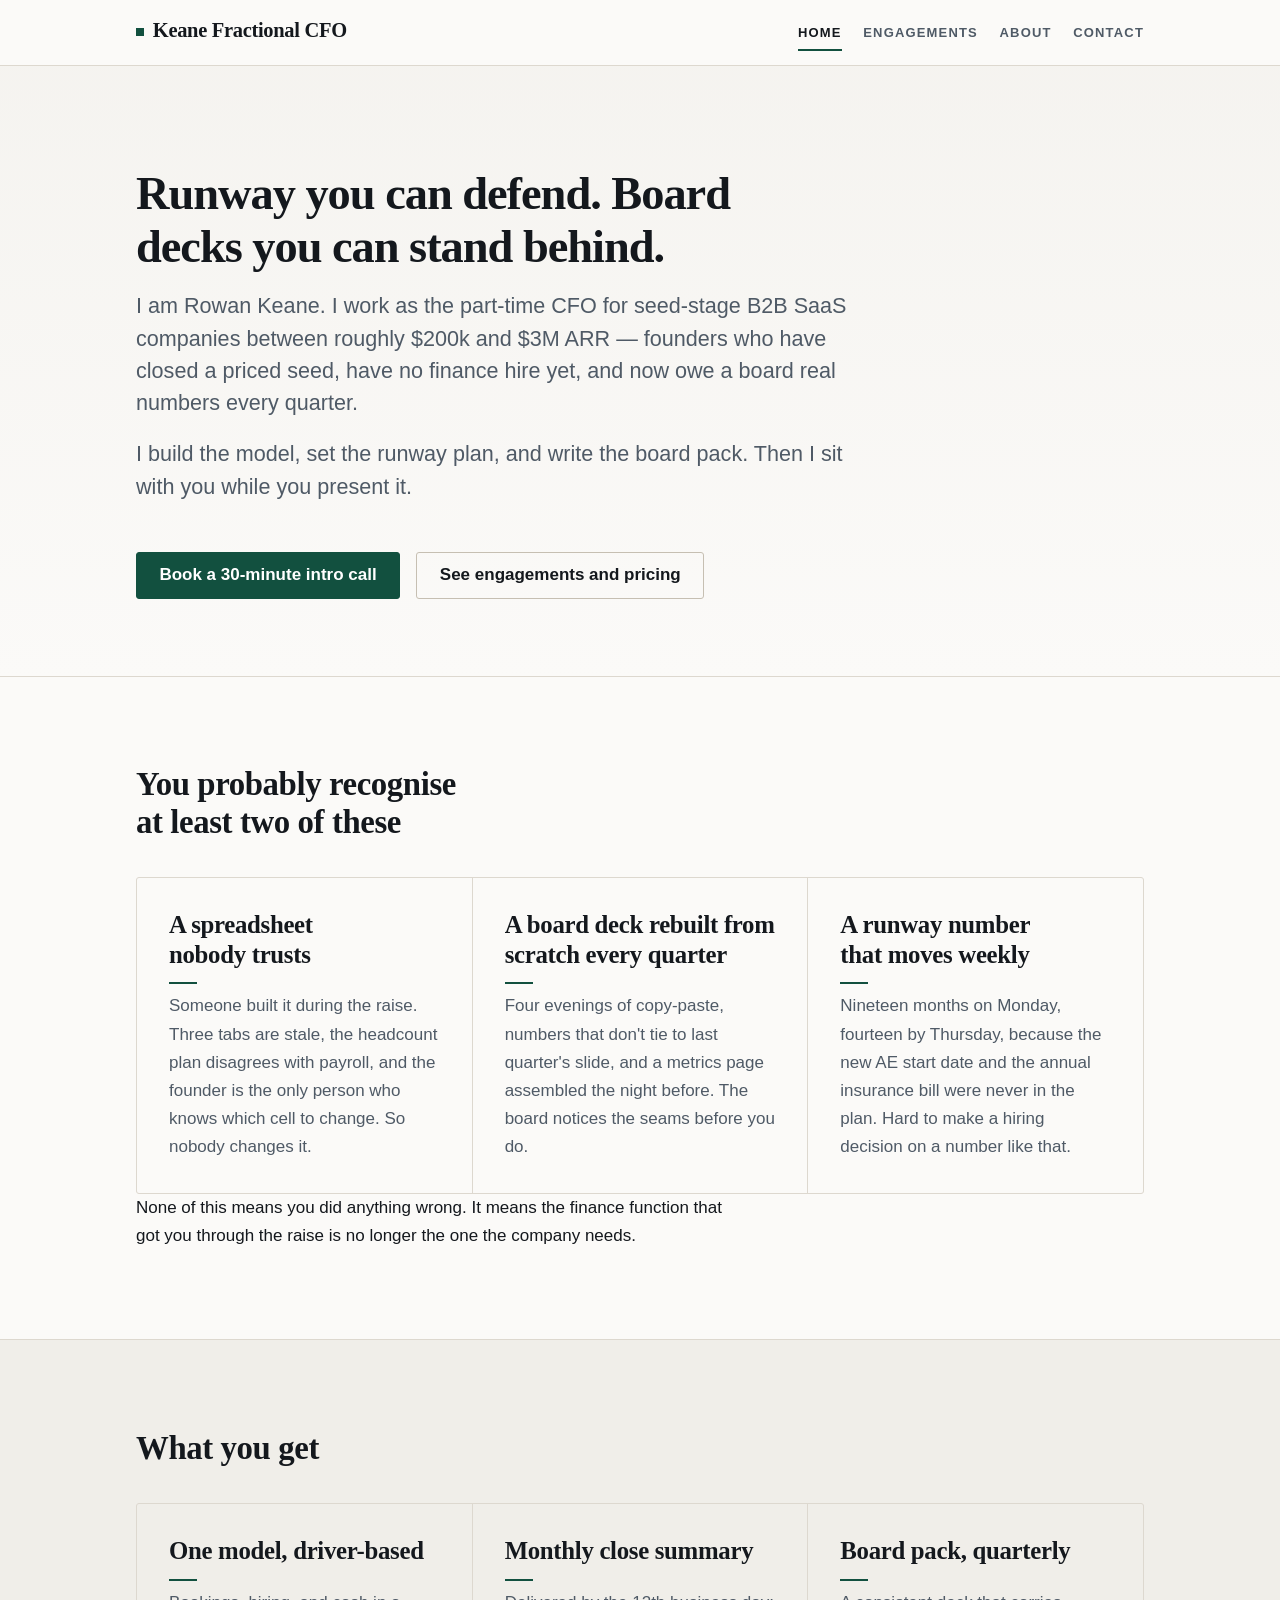
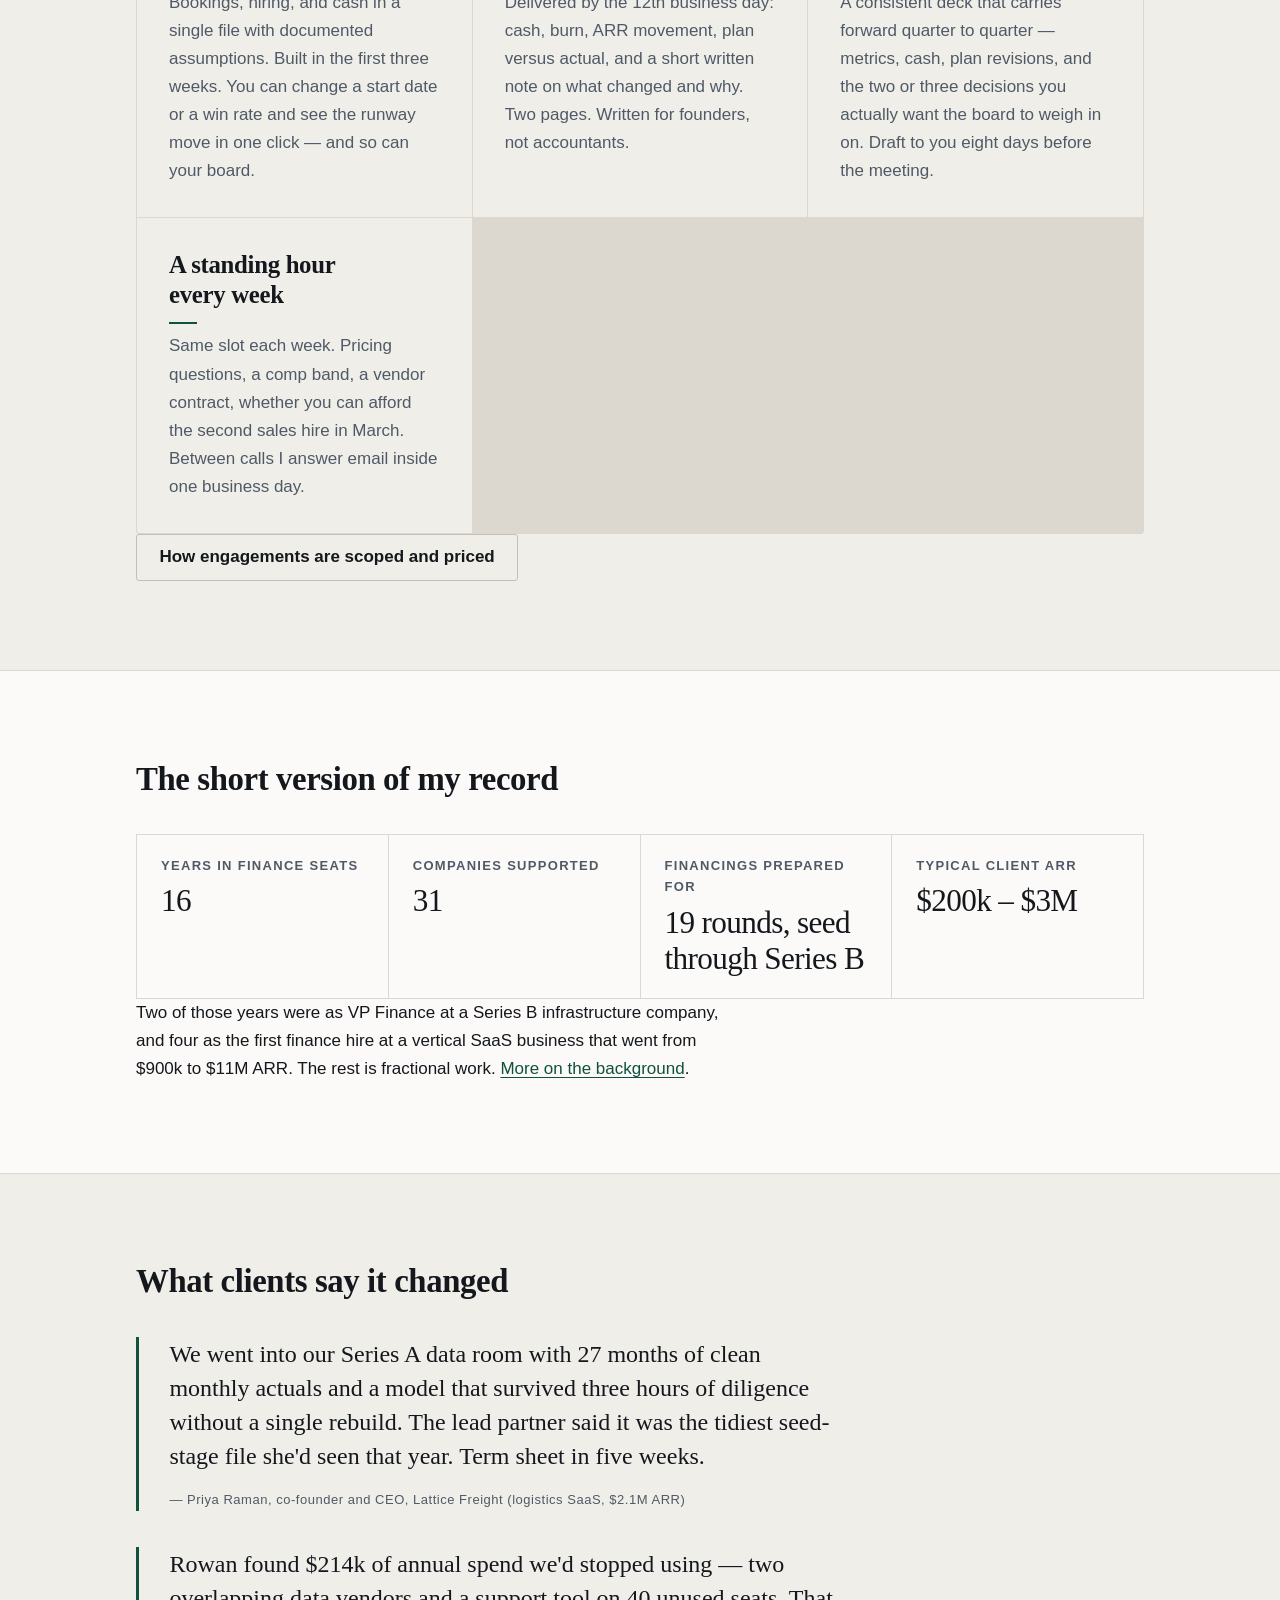
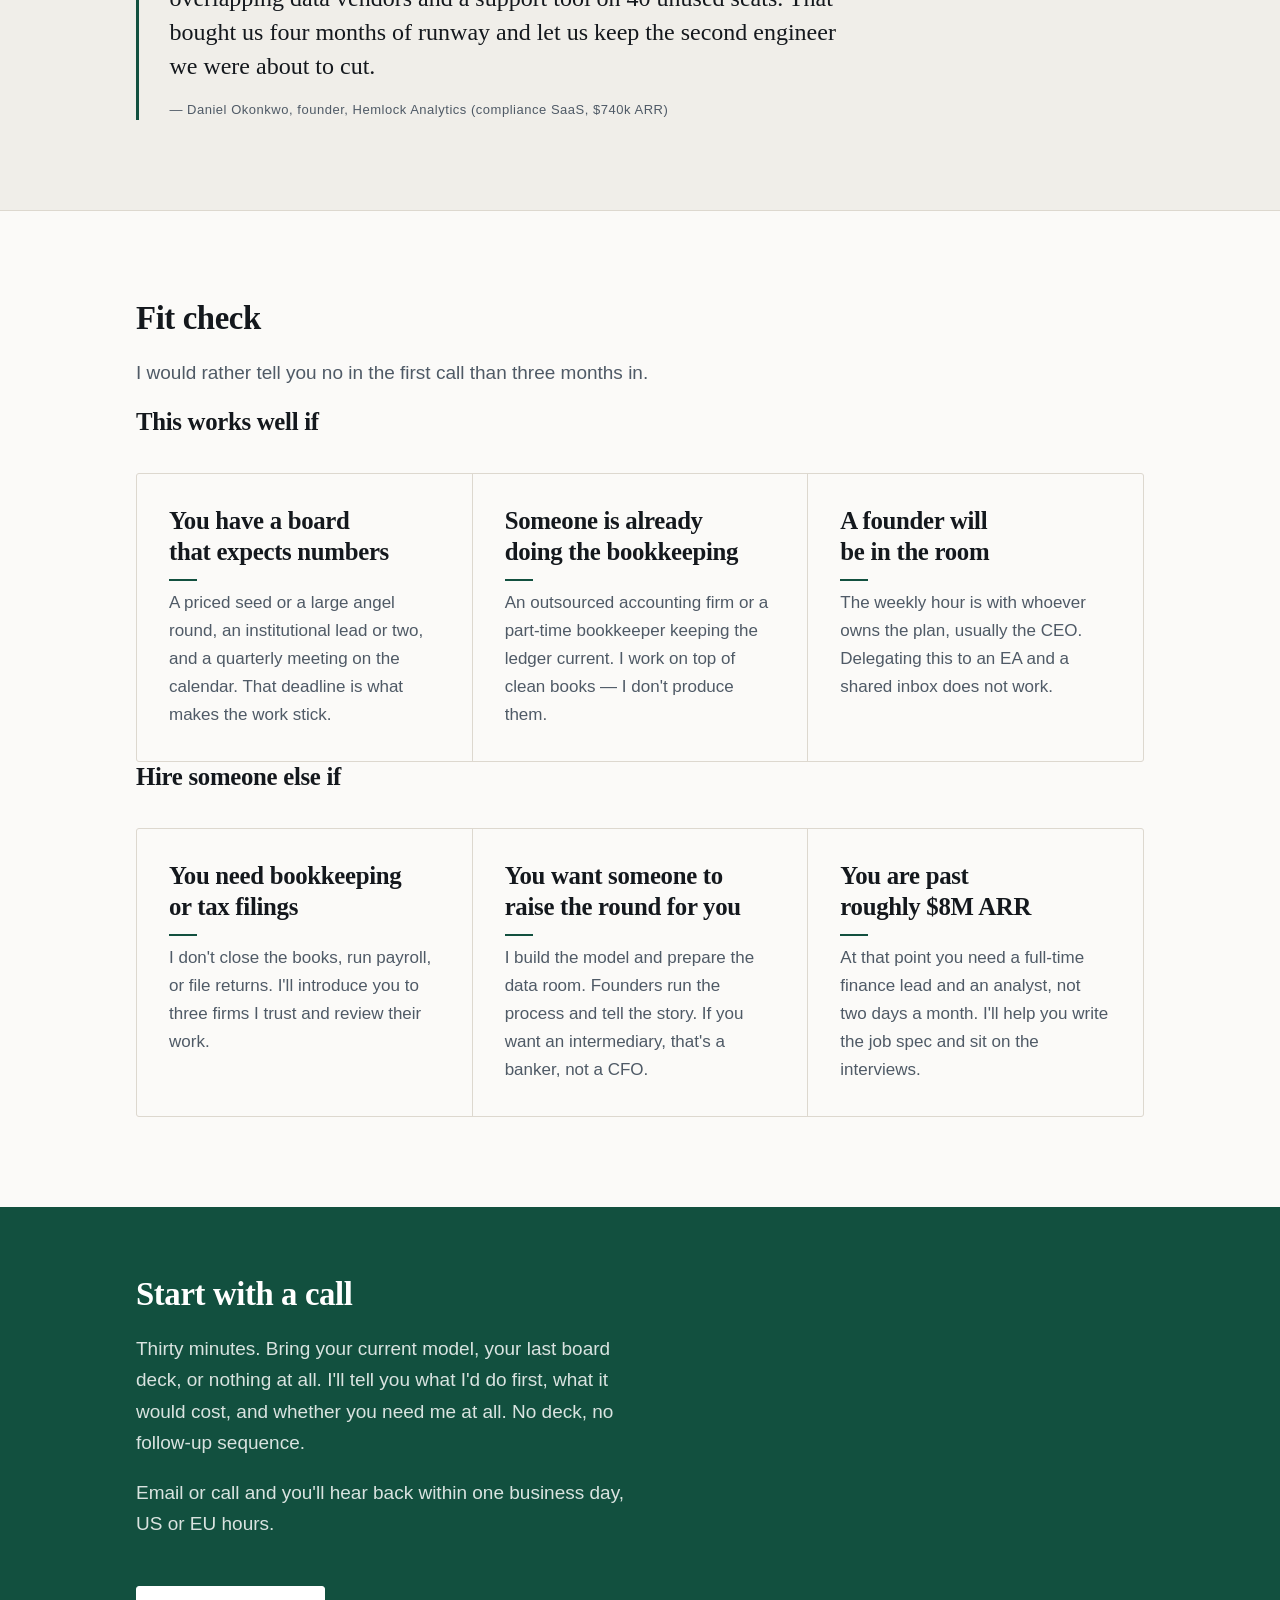
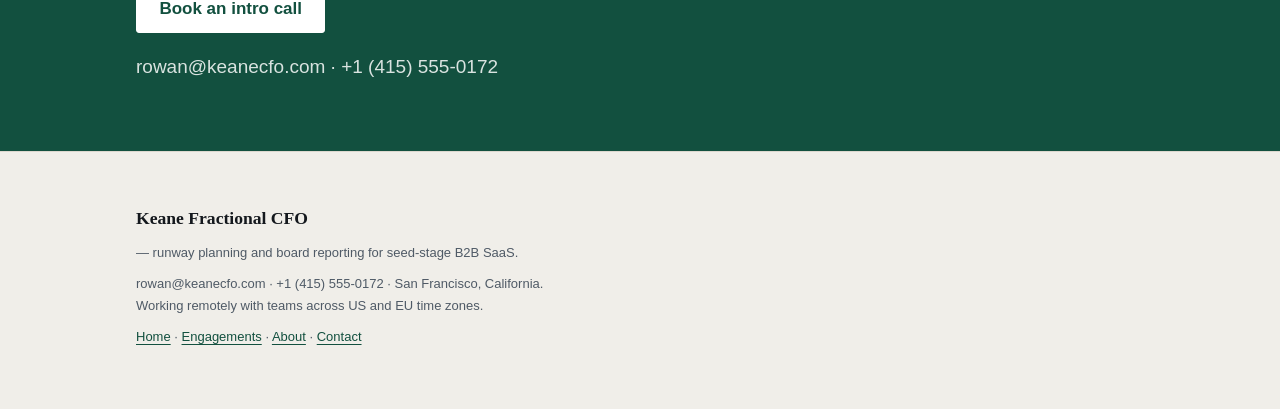
==== index.html @ 06bc9f2e "Publish Keane Fractional CFO — revision 1 Generated 4 pages for Keane Fractional CFO." ====
<!DOCTYPE html>
<html lang="en">
<head>
<meta charset="utf-8">
<meta name="viewport" content="width=device-width, initial-scale=1">
<title>Keane Fractional CFO — Runway planning and board reporting for seed-stage SaaS</title>
<meta name="description" content="A fractional CFO for seed-stage B2B SaaS founders. One model, a monthly close summary, a board pack you can defend, and a standing hour every week. Based in San Francisco, working US and EU hours.">
<link rel="stylesheet" href="assets/styles.css">
</head>
<body>
<header class="site-header">
  <div class="container header-inner">
    <a class="brand" href="index.html">Keane Fractional CFO</a>
    <nav class="site-nav">
      <a href="index.html" class="is-current">Home</a>
      <a href="engagements.html">Engagements</a>
      <a href="about.html">About</a>
      <a href="contact.html">Contact</a>
    </nav>
  </div>
</header>

<main>

  <section class="hero">
    <div class="container">
      <h1>Runway you can defend. Board decks you can stand behind.</h1>
      <p>I am Rowan Keane. I work as the part-time CFO for seed-stage B2B SaaS companies between roughly $200k and $3M ARR — founders who have closed a priced seed, have no finance hire yet, and now owe a board real numbers every quarter.</p>
      <p>I build the model, set the runway plan, and write the board pack. Then I sit with you while you present it.</p>
      <p>
        <a class="button button-primary" href="contact.html">Book a 30-minute intro call</a>
        <a class="button button-secondary" href="engagements.html">See engagements and pricing</a>
      </p>
    </div>
  </section>

  <section class="section">
    <div class="container">
      <h2>You probably recognise at least two of these</h2>
      <ul class="card-grid">
        <li class="card">
          <h3>A spreadsheet nobody trusts</h3>
          <p>Someone built it during the raise. Three tabs are stale, the headcount plan disagrees with payroll, and the founder is the only person who knows which cell to change. So nobody changes it.</p>
        </li>
        <li class="card">
          <h3>A board deck rebuilt from scratch every quarter</h3>
          <p>Four evenings of copy-paste, numbers that don't tie to last quarter's slide, and a metrics page assembled the night before. The board notices the seams before you do.</p>
        </li>
        <li class="card">
          <h3>A runway number that moves weekly</h3>
          <p>Nineteen months on Monday, fourteen by Thursday, because the new AE start date and the annual insurance bill were never in the plan. Hard to make a hiring decision on a number like that.</p>
        </li>
      </ul>
      <p>None of this means you did anything wrong. It means the finance function that got you through the raise is no longer the one the company needs.</p>
    </div>
  </section>

  <section class="section section-alt">
    <div class="container">
      <h2>What you get</h2>
      <ul class="card-grid">
        <li class="card">
          <h3>One model, driver-based</h3>
          <p>Bookings, hiring, and cash in a single file with documented assumptions. Built in the first three weeks. You can change a start date or a win rate and see the runway move in one click — and so can your board.</p>
        </li>
        <li class="card">
          <h3>Monthly close summary</h3>
          <p>Delivered by the 12th business day: cash, burn, ARR movement, plan versus actual, and a short written note on what changed and why. Two pages. Written for founders, not accountants.</p>
        </li>
        <li class="card">
          <h3>Board pack, quarterly</h3>
          <p>A consistent deck that carries forward quarter to quarter — metrics, cash, plan revisions, and the two or three decisions you actually want the board to weigh in on. Draft to you eight days before the meeting.</p>
        </li>
        <li class="card">
          <h3>A standing hour every week</h3>
          <p>Same slot each week. Pricing questions, a comp band, a vendor contract, whether you can afford the second sales hire in March. Between calls I answer email inside one business day.</p>
        </li>
      </ul>
      <p><a class="button button-secondary" href="engagements.html">How engagements are scoped and priced</a></p>
    </div>
  </section>

  <section class="section">
    <div class="container">
      <h2>The short version of my record</h2>
      <dl class="facts">
        <div class="fact">
          <dt>Years in finance seats</dt>
          <dd>16</dd>
        </div>
        <div class="fact">
          <dt>Companies supported</dt>
          <dd>31</dd>
        </div>
        <div class="fact">
          <dt>Financings prepared for</dt>
          <dd>19 rounds, seed through Series B</dd>
        </div>
        <div class="fact">
          <dt>Typical client ARR</dt>
          <dd>$200k – $3M</dd>
        </div>
      </dl>
      <p>Two of those years were as VP Finance at a Series B infrastructure company, and four as the first finance hire at a vertical SaaS business that went from $900k to $11M ARR. The rest is fractional work. <a href="about.html">More on the background</a>.</p>
    </div>
  </section>

  <section class="section section-alt">
    <div class="container">
      <h2>What clients say it changed</h2>
      <blockquote class="quote">
        <p>We went into our Series A data room with 27 months of clean monthly actuals and a model that survived three hours of diligence without a single rebuild. The lead partner said it was the tidiest seed-stage file she'd seen that year. Term sheet in five weeks.</p>
        <cite>Priya Raman, co-founder and CEO, Lattice Freight (logistics SaaS, $2.1M ARR)</cite>
      </blockquote>
      <blockquote class="quote">
        <p>Rowan found $214k of annual spend we'd stopped using — two overlapping data vendors and a support tool on 40 unused seats. That bought us four months of runway and let us keep the second engineer we were about to cut.</p>
        <cite>Daniel Okonkwo, founder, Hemlock Analytics (compliance SaaS, $740k ARR)</cite>
      </blockquote>
    </div>
  </section>

  <section class="section">
    <div class="container">
      <h2>Fit check</h2>
      <p>I would rather tell you no in the first call than three months in.</p>
      <h3>This works well if</h3>
      <ul class="card-grid">
        <li class="card">
          <h3>You have a board that expects numbers</h3>
          <p>A priced seed or a large angel round, an institutional lead or two, and a quarterly meeting on the calendar. That deadline is what makes the work stick.</p>
        </li>
        <li class="card">
          <h3>Someone is already doing the bookkeeping</h3>
          <p>An outsourced accounting firm or a part-time bookkeeper keeping the ledger current. I work on top of clean books — I don't produce them.</p>
        </li>
        <li class="card">
          <h3>A founder will be in the room</h3>
          <p>The weekly hour is with whoever owns the plan, usually the CEO. Delegating this to an EA and a shared inbox does not work.</p>
        </li>
      </ul>
      <h3>Hire someone else if</h3>
      <ul class="card-grid">
        <li class="card">
          <h3>You need bookkeeping or tax filings</h3>
          <p>I don't close the books, run payroll, or file returns. I'll introduce you to three firms I trust and review their work.</p>
        </li>
        <li class="card">
          <h3>You want someone to raise the round for you</h3>
          <p>I build the model and prepare the data room. Founders run the process and tell the story. If you want an intermediary, that's a banker, not a CFO.</p>
        </li>
        <li class="card">
          <h3>You are past roughly $8M ARR</h3>
          <p>At that point you need a full-time finance lead and an analyst, not two days a month. I'll help you write the job spec and sit on the interviews.</p>
        </li>
      </ul>
    </div>
  </section>

  <section class="cta">
    <div class="container">
      <h2>Start with a call</h2>
      <p>Thirty minutes. Bring your current model, your last board deck, or nothing at all. I'll tell you what I'd do first, what it would cost, and whether you need me at all. No deck, no follow-up sequence.</p>
      <p>Email or call and you'll hear back within one business day, US or EU hours.</p>
      <p>
        <a class="button button-primary" href="contact.html">Book an intro call</a>
      </p>
      <p>rowan@keanecfo.com · +1 (415) 555-0172</p>
    </div>
  </section>

</main>

<footer class="site-footer">
  <div class="container">
    <p><strong>Keane Fractional CFO</strong> — runway planning and board reporting for seed-stage B2B SaaS.</p>
    <p>rowan@keanecfo.com · +1 (415) 555-0172 · San Francisco, California. Working remotely with teams across US and EU time zones.</p>
    <p><a href="index.html">Home</a> · <a href="engagements.html">Engagements</a> · <a href="about.html">About</a> · <a href="contact.html">Contact</a></p>
  </div>
</footer>
</body>
</html>
---- assets/styles.css ----
:root {
  --bg: #fbfaf8;
  --surface: #f0eee9;
  --text: #14181d;
  --muted: #4f5a66;
  --accent: #12503f;
  --accent-contrast: #ffffff;

  --accent-quiet: #e3ece7;
  --line: #ddd8cf;
  --line-strong: #c6bfb2;

  --font-head: "Iowan Old Style", Georgia, "Times New Roman", Times, serif;
  --font-body: -apple-system, BlinkMacSystemFont, "Segoe UI", Roboto,
    "Helvetica Neue", Arial, sans-serif;

  --step--1: 0.8125rem;
  --step-0: 1.0625rem;
  --step-1: 1.1875rem;
  --step-2: clamp(1.3rem, 1.1rem + 0.8vw, 1.55rem);
  --step-3: clamp(1.55rem, 1.25rem + 1.4vw, 2.05rem);
  --step-4: clamp(1.95rem, 1.5rem + 2.3vw, 2.9rem);

  --container: 68rem;
  --gutter: clamp(1.15rem, 4vw, 2.5rem);
  --section-y: clamp(3.25rem, 7vw, 5.75rem);
  --radius: 3px;
}

@media (prefers-color-scheme: dark) {
  :root {
    --bg: #10151a;
    --surface: #182027;
    --text: #edf1f4;
    --muted: #a7b3bf;
    --accent: #5cc3a1;
    --accent-contrast: #0a1712;

    --accent-quiet: #172a25;
    --line: #2a343d;
    --line-strong: #3d4a55;
  }
}

*,
*::before,
*::after {
  box-sizing: border-box;
}

html {
  -webkit-text-size-adjust: 100%;
  scroll-behavior: smooth;
}

body {
  margin: 0;
  background-color: var(--bg);
  color: var(--text);
  font-family: var(--font-body);
  font-size: var(--step-0);
  line-height: 1.65;
  -webkit-font-smoothing: antialiased;
  text-underline-offset: 0.18em;
}

h1,
h2,
h3,
h4 {
  font-family: var(--font-head);
  font-weight: 600;
  line-height: 1.14;
  letter-spacing: -0.012em;
  margin: 0 0 0.6em;
  text-wrap: balance;
}

h1 {
  font-size: var(--step-4);
  letter-spacing: -0.022em;
}

h2 {
  font-size: var(--step-3);
}

h3 {
  font-size: var(--step-2);
  line-height: 1.22;
}

h4 {
  font-size: var(--step-1);
}

p,
ul,
ol,
dl,
figure,
table {
  margin: 0 0 1.15rem;
}

p:last-child,
ul:last-child,
ol:last-child {
  margin-bottom: 0;
}

main p,
main li {
  max-width: 64ch;
}

a {
  color: var(--accent);
  text-decoration-thickness: 1px;
}

a:hover {
  text-decoration-thickness: 2px;
}

strong {
  font-weight: 650;
}

em {
  font-style: italic;
}

small {
  font-size: var(--step--1);
}

img,
svg {
  max-width: 100%;
  height: auto;
}

hr {
  border: 0;
  border-top: 1px solid var(--line);
  margin: 2.5rem 0;
}

:focus-visible {
  outline: 2px solid var(--accent);
  outline-offset: 3px;
  border-radius: 2px;
}

::selection {
  background: var(--accent);
  color: var(--accent-contrast);
}

/* ---------- layout ---------- */

.container {
  width: 100%;
  max-width: var(--container);
  margin-inline: auto;
  padding-inline: var(--gutter);
}

main > section + section {
  border-top: 1px solid var(--line);
}

.section {
  padding-block: var(--section-y);
}

.section-alt {
  background-color: var(--surface);
  border-top: 1px solid var(--line);
}

.section > .container > h2,
.section-alt > .container > h2 {
  max-width: 36ch;
}

.section > .container > h2 + p,
.section-alt > .container > h2 + p {
  font-size: var(--step-1);
  color: var(--muted);
  max-width: 58ch;
}

/* ---------- header ---------- */

.site-header {
  position: sticky;
  top: 0;
  z-index: 20;
  background-color: color-mix(in srgb, var(--bg) 92%, transparent);
  backdrop-filter: blur(8px);
  border-bottom: 1px solid var(--line);
}

.header-inner {
  display: flex;
  flex-wrap: wrap;
  align-items: baseline;
  justify-content: space-between;
  gap: 0.35rem 1.5rem;
  padding-block: 0.9rem;
}

.brand {
  font-family: var(--font-head);
  font-size: 1.28rem;
  font-weight: 600;
  letter-spacing: -0.015em;
  color: var(--text);
  text-decoration: none;
  white-space: nowrap;
}

.brand::before {
  content: "";
  display: inline-block;
  width: 0.5rem;
  height: 0.5rem;
  margin-right: 0.55rem;
  background: var(--accent);
  vertical-align: 0.06em;
}

.brand:hover {
  color: var(--accent);
}

.site-nav {
  display: flex;
  flex-wrap: wrap;
  gap: 0.15rem 1.35rem;
  margin-left: auto;
}

.site-nav a {
  display: inline-block;
  padding: 0.3rem 0;
  font-size: var(--step--1);
  letter-spacing: 0.09em;
  text-transform: uppercase;
  font-weight: 600;
  color: var(--muted);
  text-decoration: none;
  border-bottom: 2px solid transparent;
}

.site-nav a:hover {
  color: var(--text);
  border-bottom-color: var(--line-strong);
}

.site-nav a.is-current {
  color: var(--text);
  border-bottom-color: var(--accent);
}

/* ---------- hero ---------- */

.hero {
  padding-block: clamp(3rem, 8vw, 6.5rem) clamp(2.75rem, 6vw, 5rem);
  background-image: linear-gradient(
    to bottom,
    color-mix(in srgb, var(--surface) 55%, var(--bg)),
    var(--bg)
  );
}

.hero .container > * {
  max-width: 46rem;
}

.hero h1 {
  margin-bottom: 1rem;
}

.hero p {
  font-size: clamp(1.12rem, 1rem + 0.5vw, 1.35rem);
  line-height: 1.5;
  color: var(--muted);
  max-width: 34rem;
}

.hero p strong {
  color: var(--text);
}

.hero .button {
  margin-top: 1.9rem;
  margin-right: 0.65rem;
}

.hero .facts {
  margin-top: clamp(2.5rem, 6vw, 3.75rem);
  max-width: none;
}

.hero svg {
  display: block;
  margin-top: 2.5rem;
  color: var(--accent);
}

/* ---------- buttons ---------- */

.button {
  display: inline-block;
  padding: 0.72rem 1.4rem;
  border: 1px solid transparent;
  border-radius: var(--radius);
  font-size: var(--step-0);
  font-weight: 600;
  line-height: 1.3;
  text-decoration: none;
  cursor: pointer;
  transition: background-color 140ms ease, color 140ms ease,
    border-color 140ms ease, transform 140ms ease;
}

.button-primary {
  background-color: var(--accent);
  border-color: var(--accent);
  color: var(--accent-contrast);
}

.button-primary:hover {
  background-color: color-mix(in srgb, var(--accent) 84%, var(--text));
  border-color: color-mix(in srgb, var(--accent) 84%, var(--text));
  transform: translateY(-1px);
}

.button-secondary {
  background-color: transparent;
  border-color: var(--line-strong);
  color: var(--text);
}

.button-secondary:hover {
  border-color: var(--accent);
  color: var(--accent);
  transform: translateY(-1px);
}

.button:active {
  transform: none;
}

/* ---------- card grid ---------- */

.card-grid {
  list-style: none;
  margin: 2.25rem 0 0;
  padding: 0;
  display: grid;
  gap: 1px;
  background-color: var(--line);
  border: 1px solid var(--line);
  border-radius: var(--radius);
  overflow: hidden;
  grid-template-columns: repeat(auto-fit, minmax(16rem, 1fr));
}

.card {
  background-color: var(--bg);
  padding: clamp(1.4rem, 3vw, 2rem);
  display: flex;
  flex-direction: column;
}

.section-alt .card {
  background-color: var(--surface);
}

.card h3 {
  margin-bottom: 0.5rem;
}

.card h3::after {
  content: "";
  display: block;
  width: 1.75rem;
  height: 2px;
  margin-top: 0.75rem;
  background-color: var(--accent);
}

.card p {
  color: var(--muted);
  margin-bottom: 0.8rem;
  max-width: 42ch;
}

.card p:last-child {
  margin-bottom: 0;
}

.card a {
  font-weight: 600;
}

/* ---------- facts ---------- */

.facts {
  display: grid;
  gap: 1px;
  background-color: var(--line);
  border-top: 1px solid var(--line);
  border-bottom: 1px solid var(--line);
  margin: 2.25rem 0 0;
  grid-template-columns: repeat(auto-fit, minmax(11rem, 1fr));
}

.fact {
  background-color: var(--bg);
  padding: 1.2rem clamp(1rem, 2.5vw, 1.5rem) 1.35rem;
}

.section-alt .fact,
.hero .fact {
  background-color: transparent;
}

.fact dt {
  font-size: var(--step--1);
  text-transform: uppercase;
  letter-spacing: 0.1em;
  font-weight: 600;
  color: var(--muted);
  margin-bottom: 0.45rem;
}

.fact dd {
  margin: 0;
  font-family: var(--font-head);
  font-size: clamp(1.45rem, 1.2rem + 1vw, 1.95rem);
  line-height: 1.15;
  letter-spacing: -0.02em;
  font-variant-numeric: tabular-nums;
}

.fact dd small,
.fact dd span {
  display: block;
  font-family: var(--font-body);
  font-size: var(--step--1);
  letter-spacing: 0;
  color: var(--muted);
  margin-top: 0.4rem;
  line-height: 1.5;
}

/* ---------- quote ---------- */

.quote {
  margin: 2.25rem 0 0;
  padding: 0 0 0 clamp(1.1rem, 3vw, 1.9rem);
  border-left: 3px solid var(--accent);
  max-width: 44rem;
}

.quote p {
  font-family: var(--font-head);
  font-size: clamp(1.2rem, 1.05rem + 0.7vw, 1.5rem);
  line-height: 1.42;
  margin-bottom: 1rem;
}

.quote cite {
  display: block;
  font-style: normal;
  font-size: var(--step--1);
  letter-spacing: 0.04em;
  color: var(--muted);
}

.quote cite::before {
  content: "— ";
}

/* ---------- cta ---------- */

.cta {
  background-color: var(--accent);
  color: var(--accent-contrast);
  padding-block: clamp(2.75rem, 6vw, 4.25rem);
  border-top: 1px solid var(--accent) !important;
}

.cta h2 {
  max-width: 34ch;
}

.cta p {
  color: color-mix(in srgb, var(--accent-contrast) 84%, var(--accent));
  font-size: var(--step-1);
  max-width: 48ch;
}

.cta .button {
  margin-top: 1.75rem;
  margin-right: 0.6rem;
}

.cta .button-primary {
  background-color: var(--accent-contrast);
  border-color: var(--accent-contrast);
  color: var(--accent);
}

.cta .button-primary:hover {
  background-color: color-mix(in srgb, var(--accent-contrast) 88%, var(--accent));
  border-color: color-mix(in srgb, var(--accent-contrast) 88%, var(--accent));
}

.cta .button-secondary {
  border-color: color-mix(in srgb, var(--accent-contrast) 55%, var(--accent));
  color: var(--accent-contrast);
}

.cta .button-secondary:hover {
  border-color: var(--accent-contrast);
  background-color: color-mix(in srgb, var(--accent-contrast) 12%, transparent);
  color: var(--accent-contrast);
}

.cta a:not(.button) {
  color: var(--accent-contrast);
}

/* ---------- form ---------- */

.form {
  margin-top: 2.25rem;
  max-width: 34rem;
  display: grid;
  gap: 1.25rem;
}

.field {
  display: grid;
  gap: 0.4rem;
}

.field label {
  font-size: var(--step--1);
  font-weight: 600;
  letter-spacing: 0.06em;
  text-transform: uppercase;
  color: var(--muted);
}

.form input,
.form select,
.form textarea {
  width: 100%;
  font: inherit;
  color: var(--text);
  background-color: var(--bg);
  border: 1px solid var(--line-strong);
  border-radius: var(--radius);
  padding: 0.7rem 0.8rem;
  transition: border-color 140ms ease, box-shadow 140ms ease;
}

.form textarea {
  min-height: 9rem;
  resize: vertical;
}

.form input:focus,
.form select:focus,
.form textarea:focus {
  outline: none;
  border-color: var(--accent);
  box-shadow: 0 0 0 3px var(--accent-quiet);
}

.form input::placeholder,
.form textarea::placeholder {
  color: color-mix(in srgb, var(--muted) 75%, var(--bg));
}

.field p,
.form > p {
  font-size: var(--step--1);
  color: var(--muted);
  margin: 0;
  max-width: 52ch;
}

.form .button {
  justify-self: start;
}

/* ---------- footer ---------- */

.site-footer {
  border-top: 1px solid var(--line);
  background-color: var(--surface);
  padding-block: clamp(2.25rem, 5vw, 3.25rem);
  font-size: var(--step--1);
  color: var(--muted);
}

.site-footer p {
  max-width: 60ch;
  margin-bottom: 0.6rem;
}

.site-footer a {
  color: var(--accent);
}

.site-footer strong {
  display: block;
  font-family: var(--font-head);
  font-size: 1.1rem;
  font-weight: 600;
  color: var(--text);
  margin-bottom: 0.6rem;
}

.site-footer nav {
  display: flex;
  flex-wrap: wrap;
  gap: 0.35rem 1.2rem;
  margin-top: 1.1rem;
  padding-top: 1.1rem;
  border-top: 1px solid var(--line-strong);
}

/* ---------- small screens ---------- */

@media (max-width: 34rem) {
  .header-inner {
    padding-block: 0.75rem;
  }

  .site-nav {
    width: 100%;
    margin-left: 0;
    gap: 0 1rem;
    justify-content: flex-start;
  }

  .site-nav a {
    padding-block: 0.4rem;
  }

  .hero .button,
  .cta .button {
    display: block;
    text-align: center;
    margin-right: 0;
    margin-top: 0.7rem;
  }

  .hero .button:first-of-type,
  .cta .button:first-of-type {
    margin-top: 1.6rem;
  }
}

@media (min-width: 48rem) {
  .facts {
    border-inline: 1px solid var(--line);
  }
}

/* ---------- motion ---------- */

@media (prefers-reduced-motion: reduce) {
  html {
    scroll-behavior: auto;
  }

  *,
  *::before,
  *::after {
    animation-duration: 0.01ms !important;
    animation-iteration-count: 1 !important;
    transition-duration: 0.01ms !important;
    scroll-behavior: auto !important;
  }

  .button:hover {
    transform: none;
  }
}

/* ---------- print ---------- */

@media print {
  .site-header,
  .cta {
    position: static;
    background: none;
    color: #000;
  }

  body {
    background: #fff;
    color: #000;
  }
}
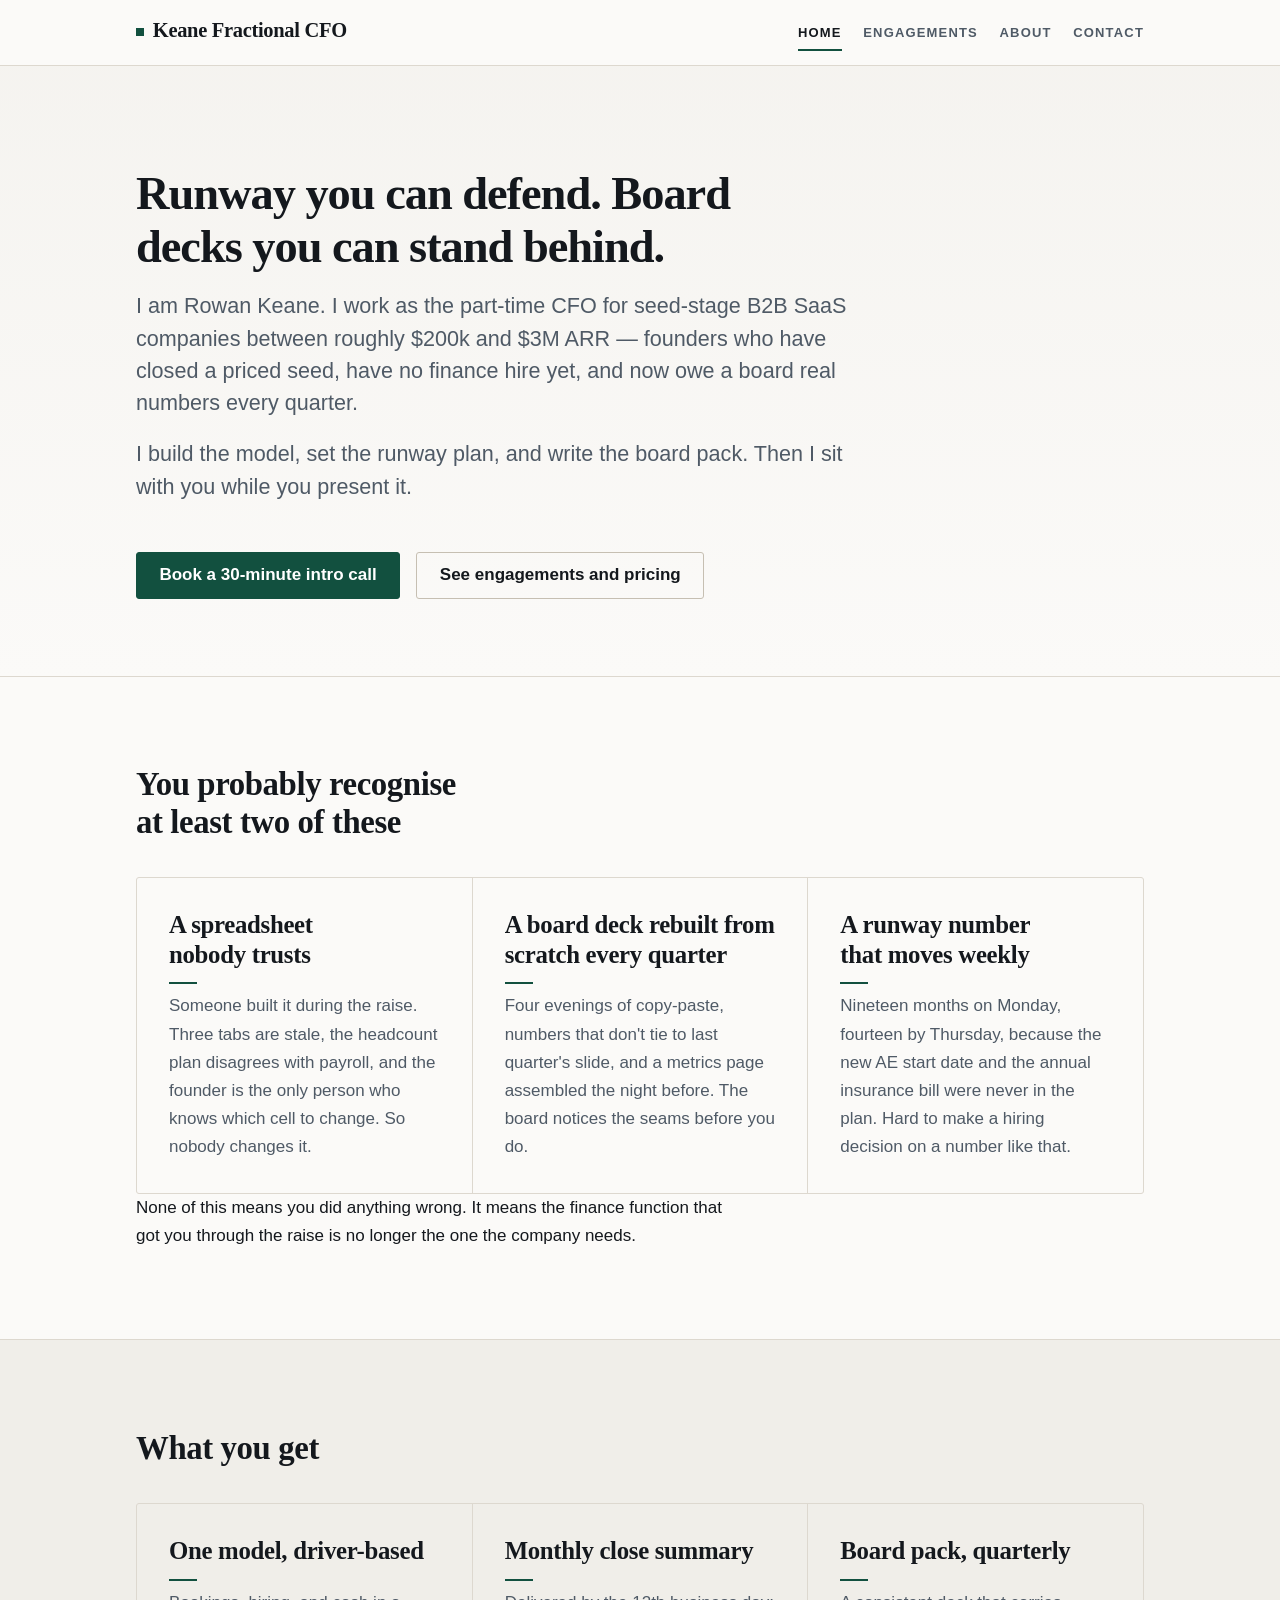
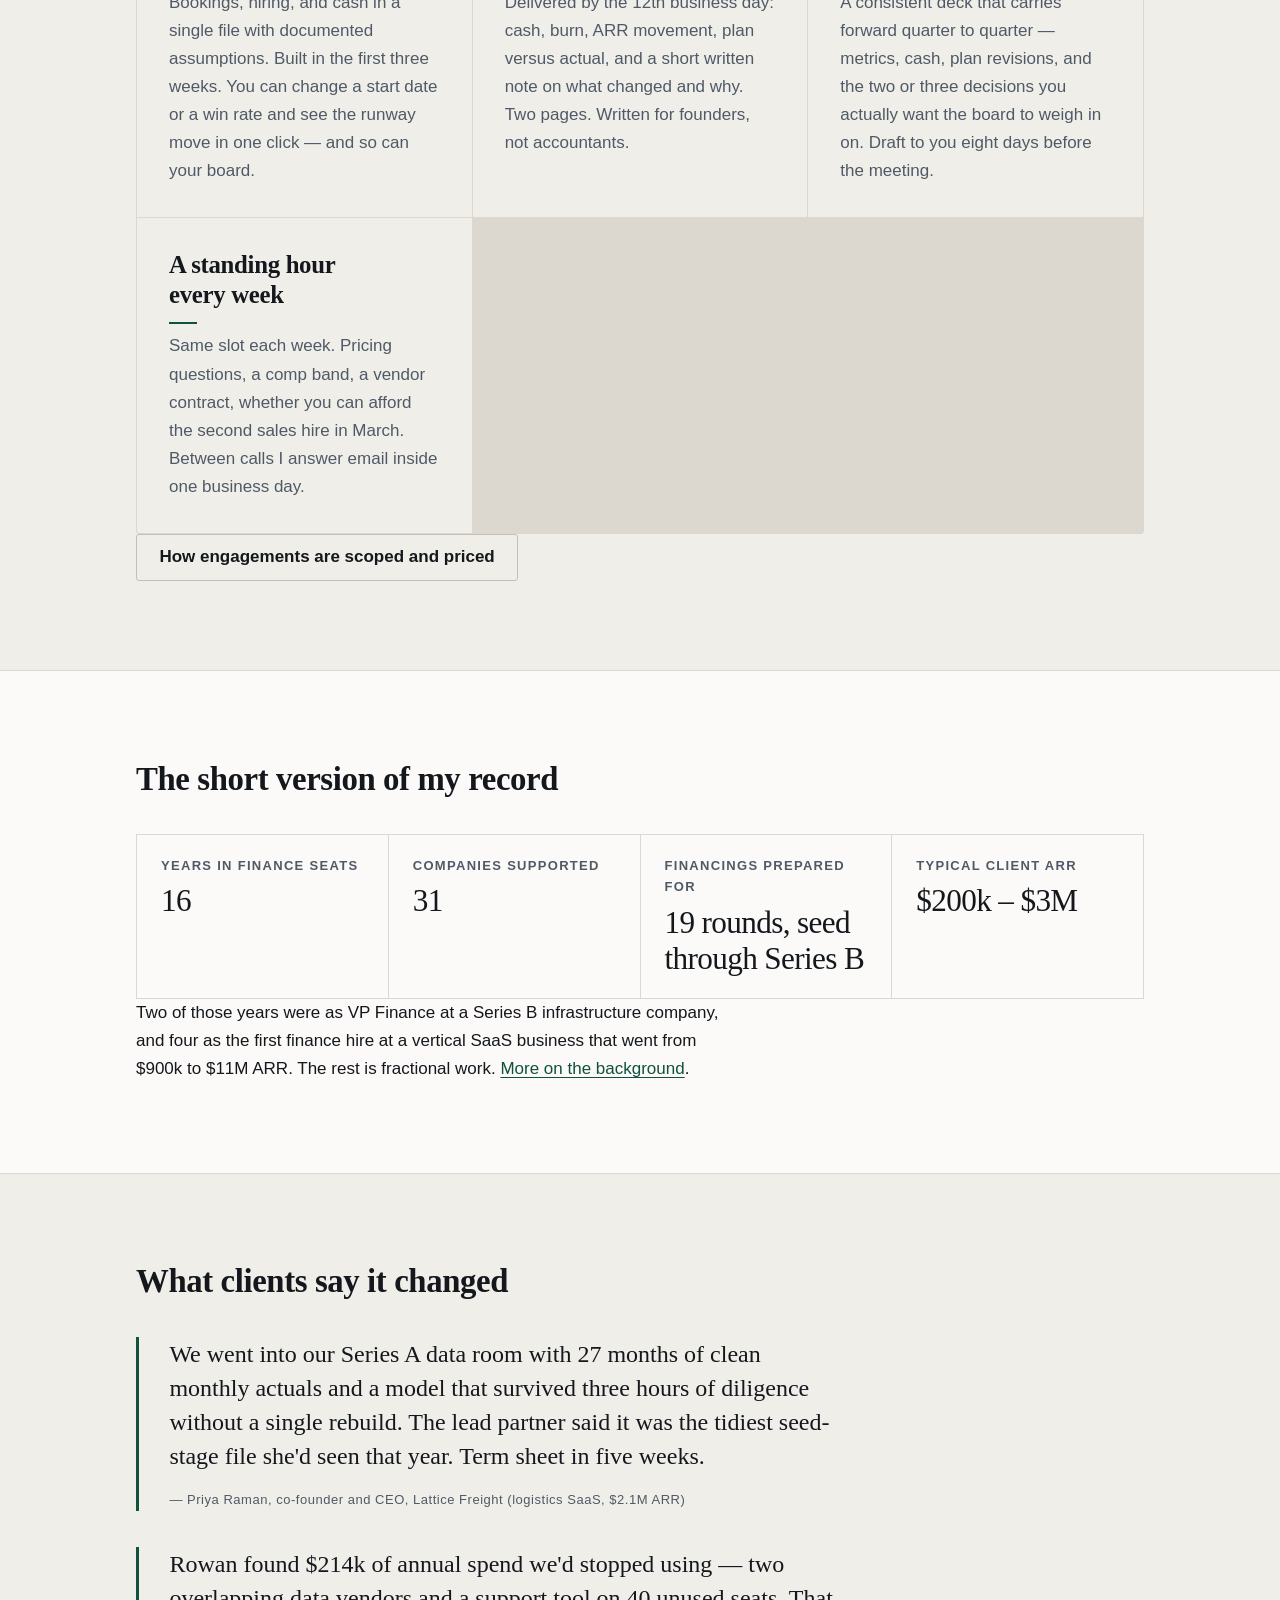
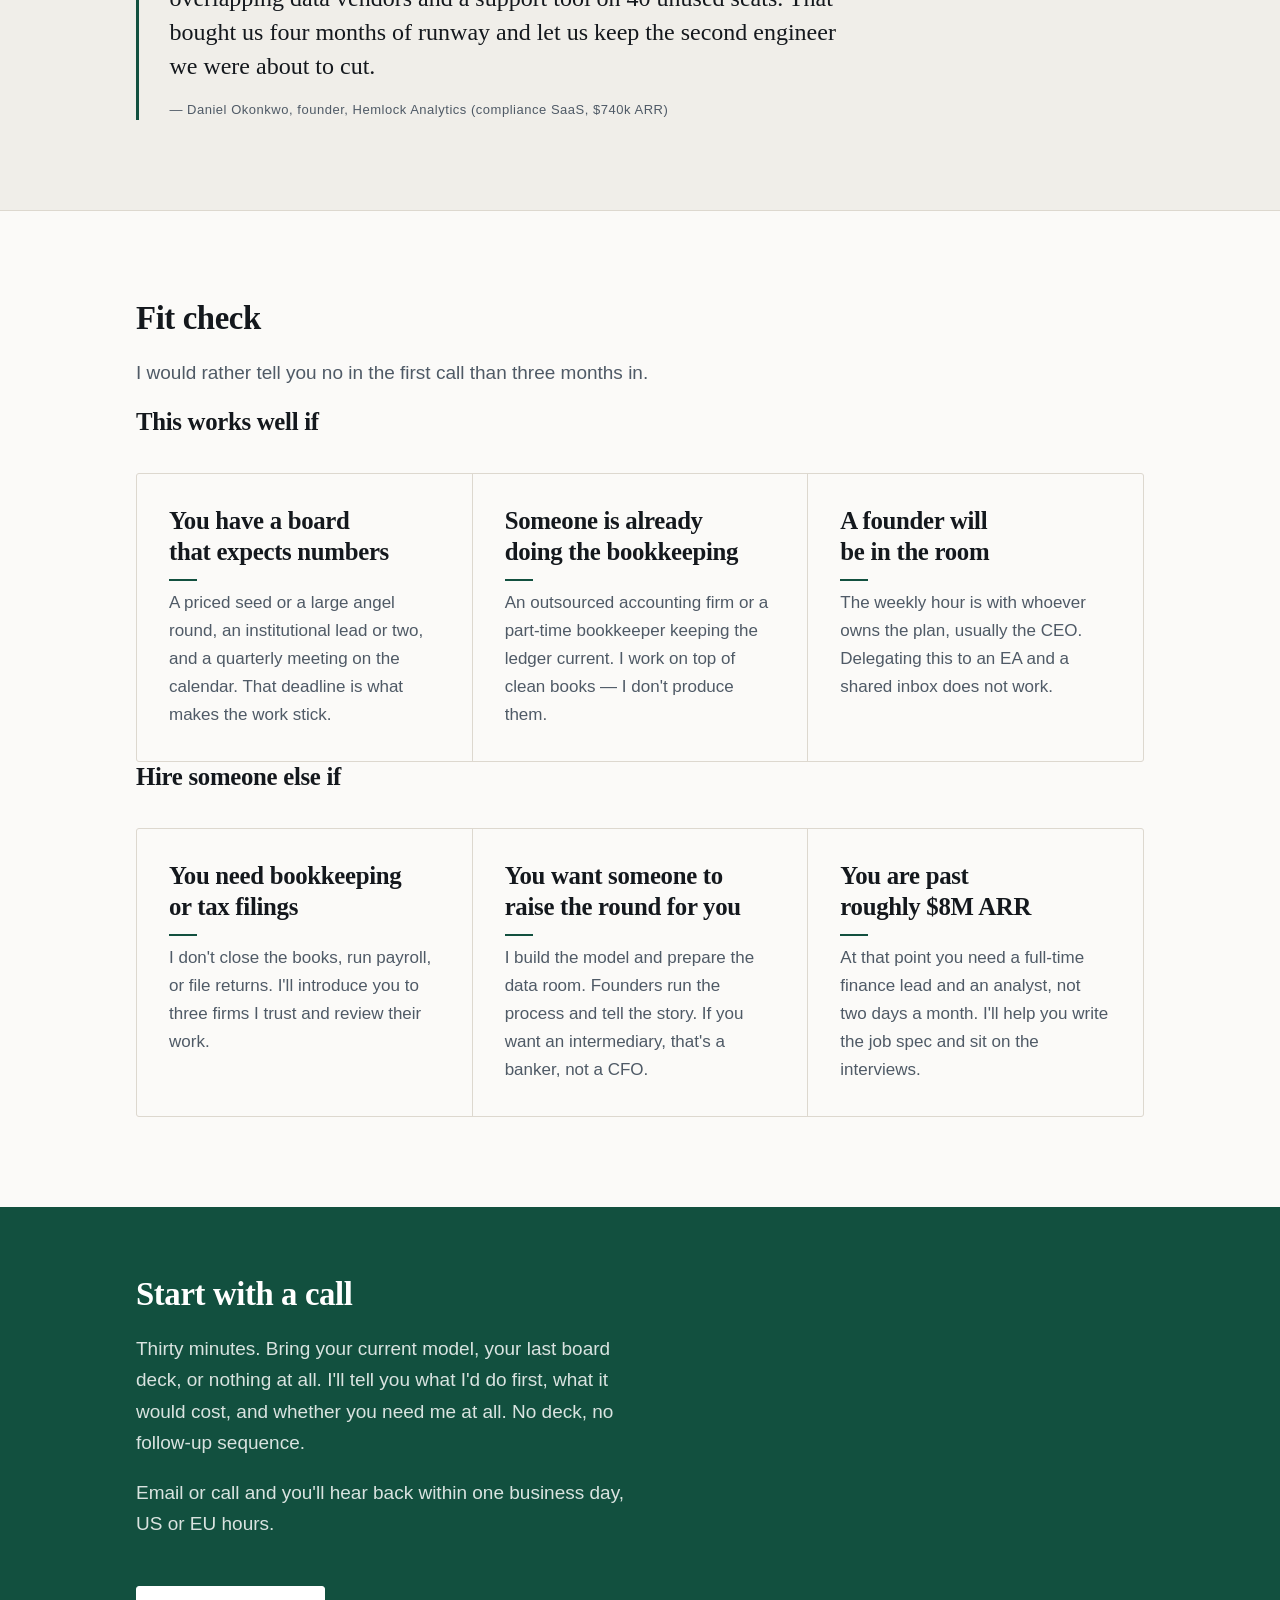
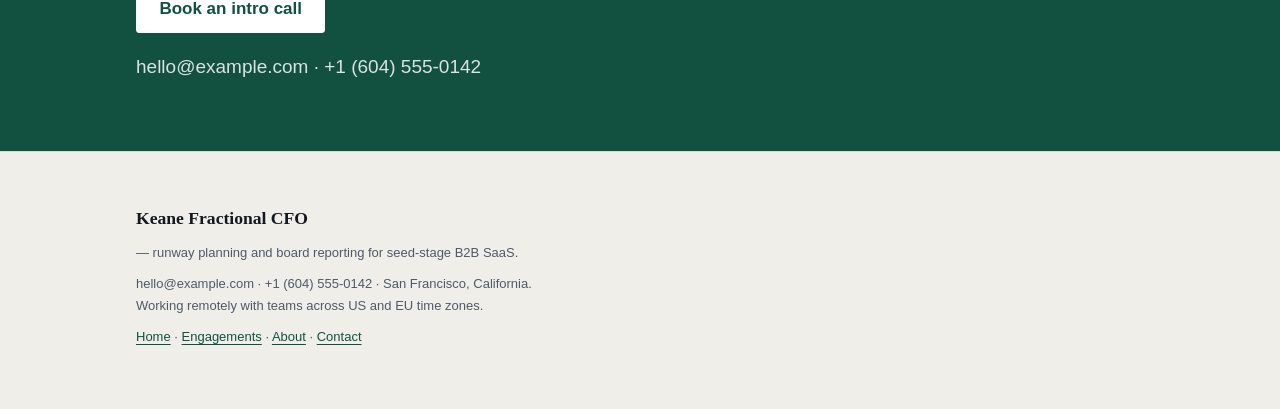
==== commit 1047dc82: "Publish Keane Fractional CFO — revision 3 The contact details (email, phone, any street address) app" ====
--- a/index.html
+++ b/index.html
@@ -4,6 +4,8 @@
 <meta charset="utf-8">
 <meta name="viewport" content="width=device-width, initial-scale=1">
 <title>Keane Fractional CFO — Runway planning and board reporting for seed-stage SaaS</title>
+<link rel="icon" href="data:image/svg+xml,%3Csvg xmlns='http://www.w3.org/2000/svg' viewBox='0 0 32 32'%3E%3Crect width='32' height='32' rx='6' fill='%2312503f'/%3E%3Ctext x='16' y='23' font-family='Georgia,Times New Roman,serif' font-size='20' font-weight='700' text-anchor='middle' fill='%23ffffff'%3EK%3C/text%3E%3C/svg%3E">
+<link rel="apple-touch-icon" href="data:image/svg+xml,%3Csvg xmlns='http://www.w3.org/2000/svg' viewBox='0 0 32 32'%3E%3Crect width='32' height='32' fill='%2312503f'/%3E%3Ctext x='16' y='23' font-family='Georgia,Times New Roman,serif' font-size='20' font-weight='700' text-anchor='middle' fill='%23ffffff'%3EK%3C/text%3E%3C/svg%3E">
 <meta name="description" content="A fractional CFO for seed-stage B2B SaaS founders. One model, a monthly close summary, a board pack you can defend, and a standing hour every week. Based in San Francisco, working US and EU hours.">
 <link rel="stylesheet" href="assets/styles.css">
 </head>
@@ -164,7 +166,7 @@
       <p>
         <a class="button button-primary" href="contact.html">Book an intro call</a>
       </p>
-      <p>rowan@keanecfo.com · +1 (415) 555-0172</p>
+      <p>hello@example.com · +1 (604) 555-0142</p>
     </div>
   </section>
 
@@ -173,7 +175,7 @@
 <footer class="site-footer">
   <div class="container">
     <p><strong>Keane Fractional CFO</strong> — runway planning and board reporting for seed-stage B2B SaaS.</p>
-    <p>rowan@keanecfo.com · +1 (415) 555-0172 · San Francisco, California. Working remotely with teams across US and EU time zones.</p>
+    <p>hello@example.com · +1 (604) 555-0142 · San Francisco, California. Working remotely with teams across US and EU time zones.</p>
     <p><a href="index.html">Home</a> · <a href="engagements.html">Engagements</a> · <a href="about.html">About</a> · <a href="contact.html">Contact</a></p>
   </div>
 </footer>
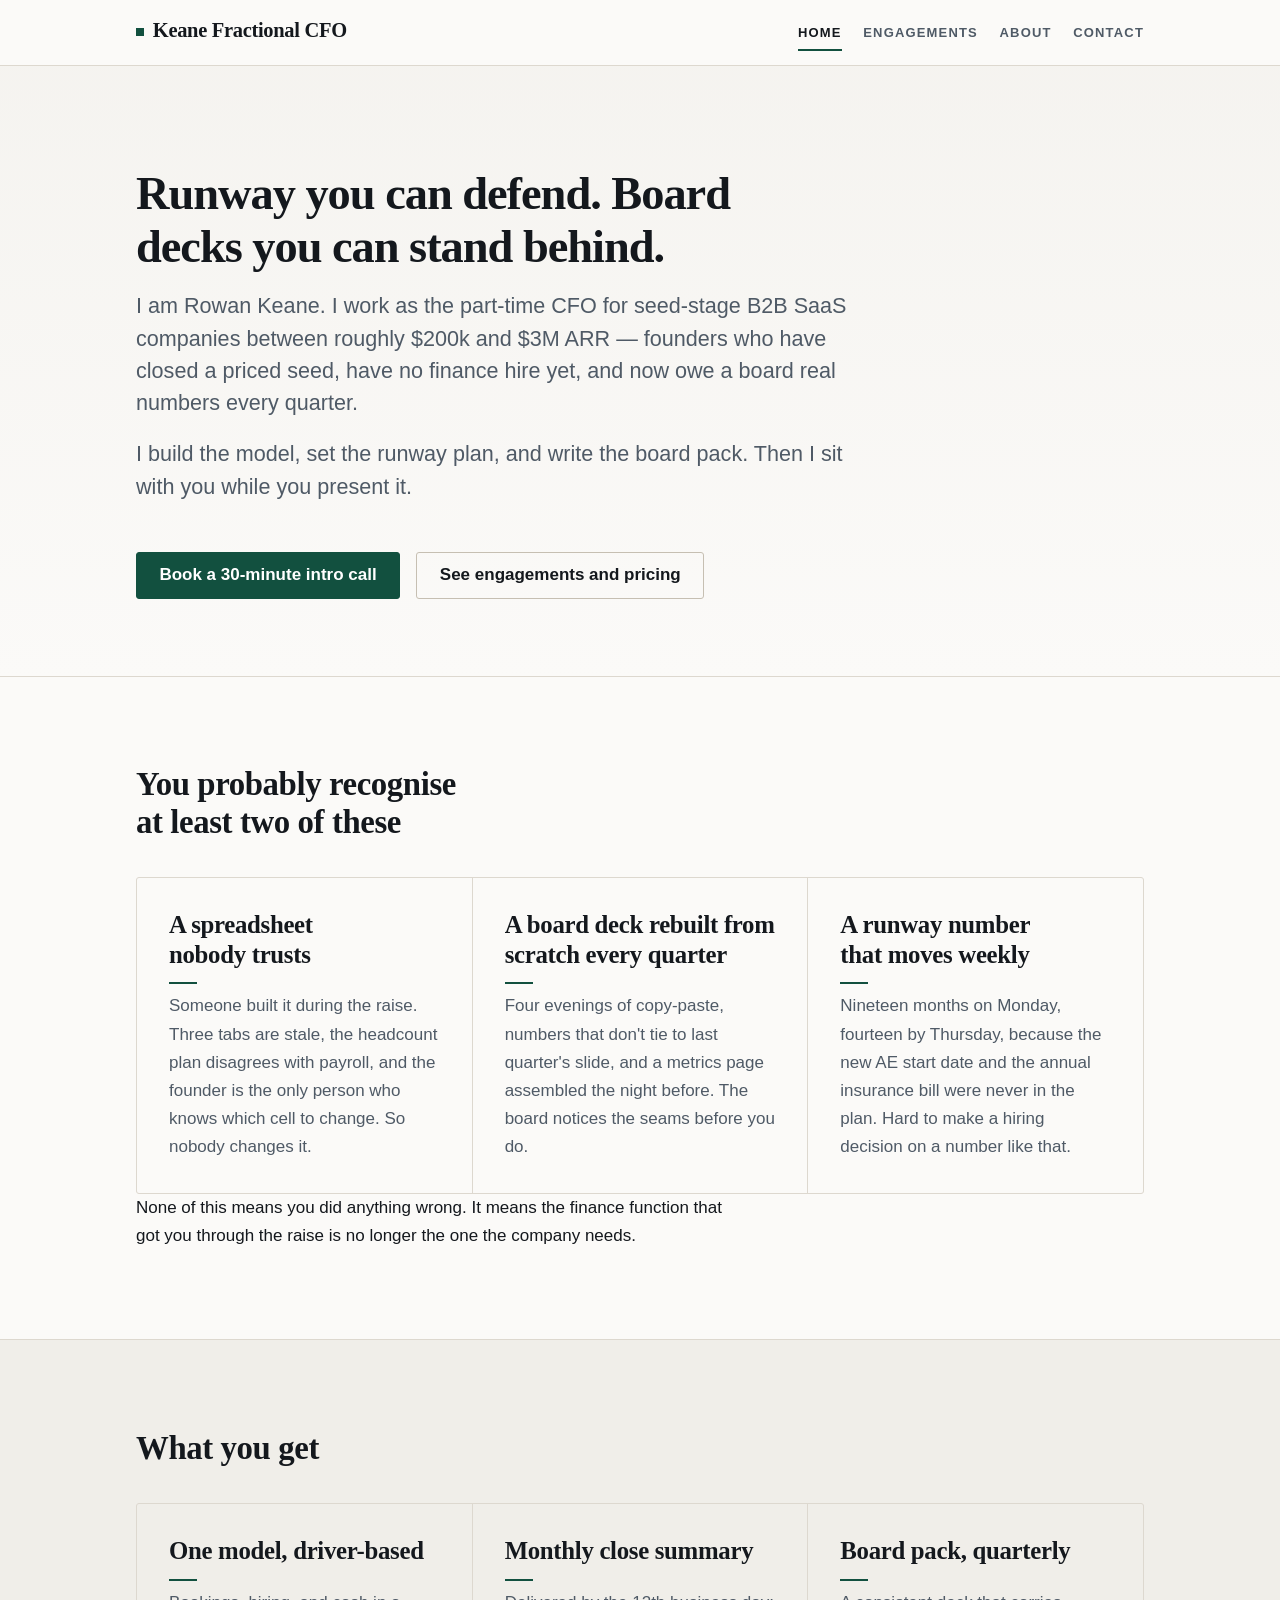
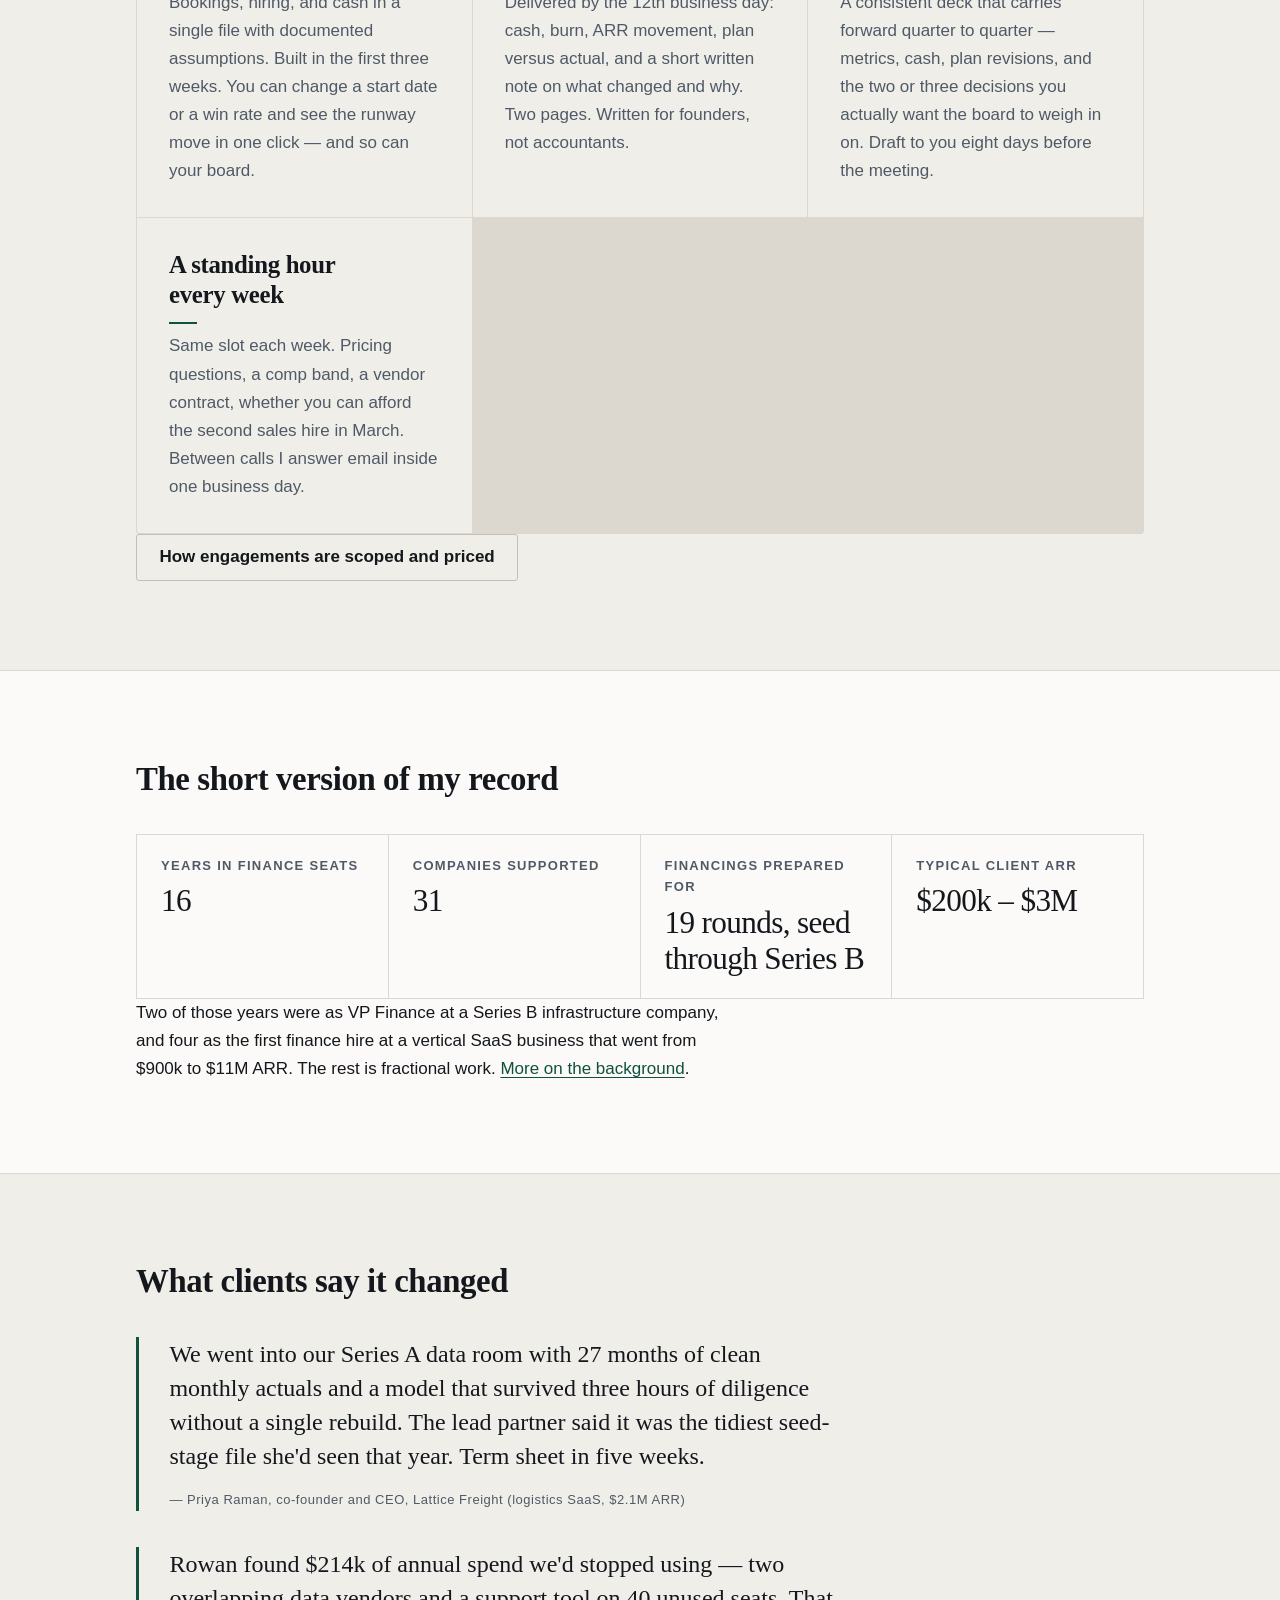
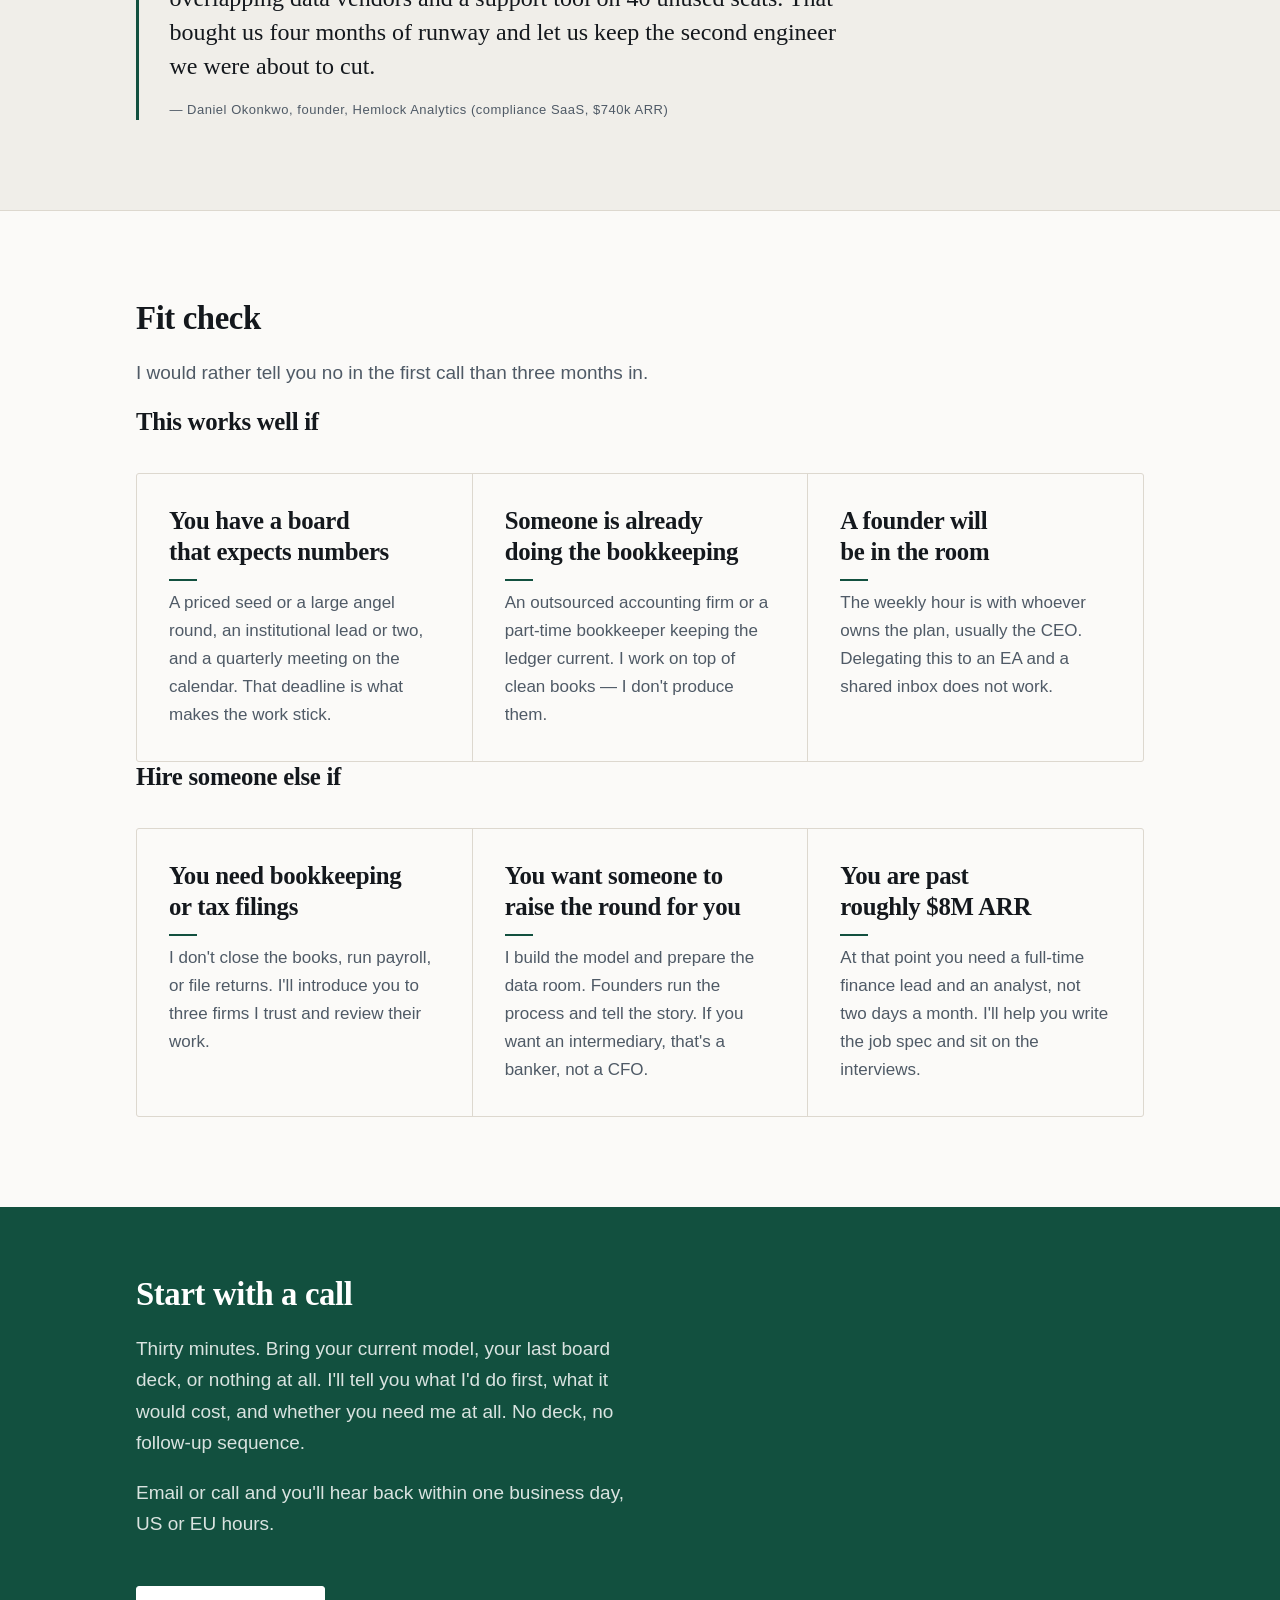
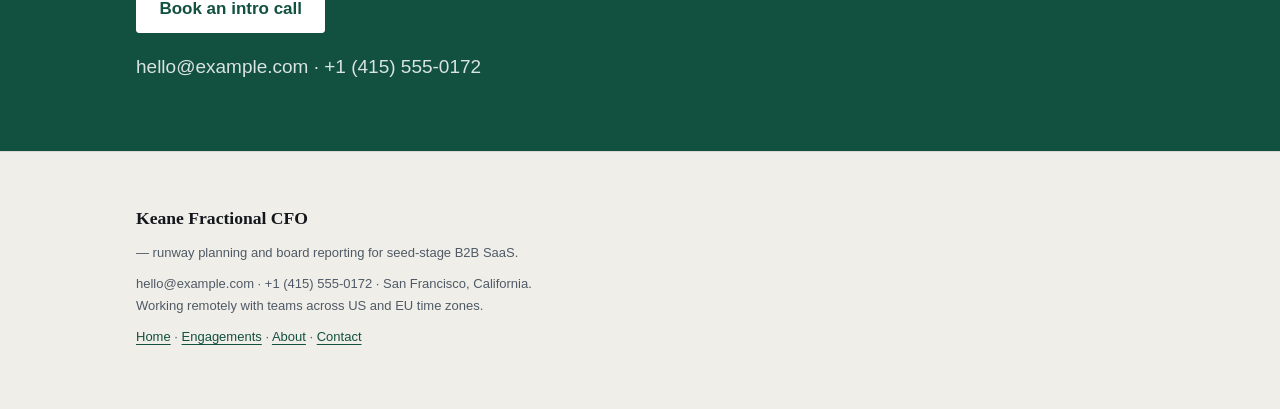
==== commit 4bb90009: "Publish Keane Fractional CFO — revision 4 The email, phone and location details live in the shared f" ====
--- a/index.html
+++ b/index.html
@@ -166,7 +166,7 @@
       <p>
         <a class="button button-primary" href="contact.html">Book an intro call</a>
       </p>
-      <p>hello@example.com · +1 (604) 555-0142</p>
+      <p>hello@example.com · +1 (415) 555-0172</p>
     </div>
   </section>
 
@@ -175,7 +175,7 @@
 <footer class="site-footer">
   <div class="container">
     <p><strong>Keane Fractional CFO</strong> — runway planning and board reporting for seed-stage B2B SaaS.</p>
-    <p>hello@example.com · +1 (604) 555-0142 · San Francisco, California. Working remotely with teams across US and EU time zones.</p>
+    <p>hello@example.com · +1 (415) 555-0172 · San Francisco, California. Working remotely with teams across US and EU time zones.</p>
     <p><a href="index.html">Home</a> · <a href="engagements.html">Engagements</a> · <a href="about.html">About</a> · <a href="contact.html">Contact</a></p>
   </div>
 </footer>
